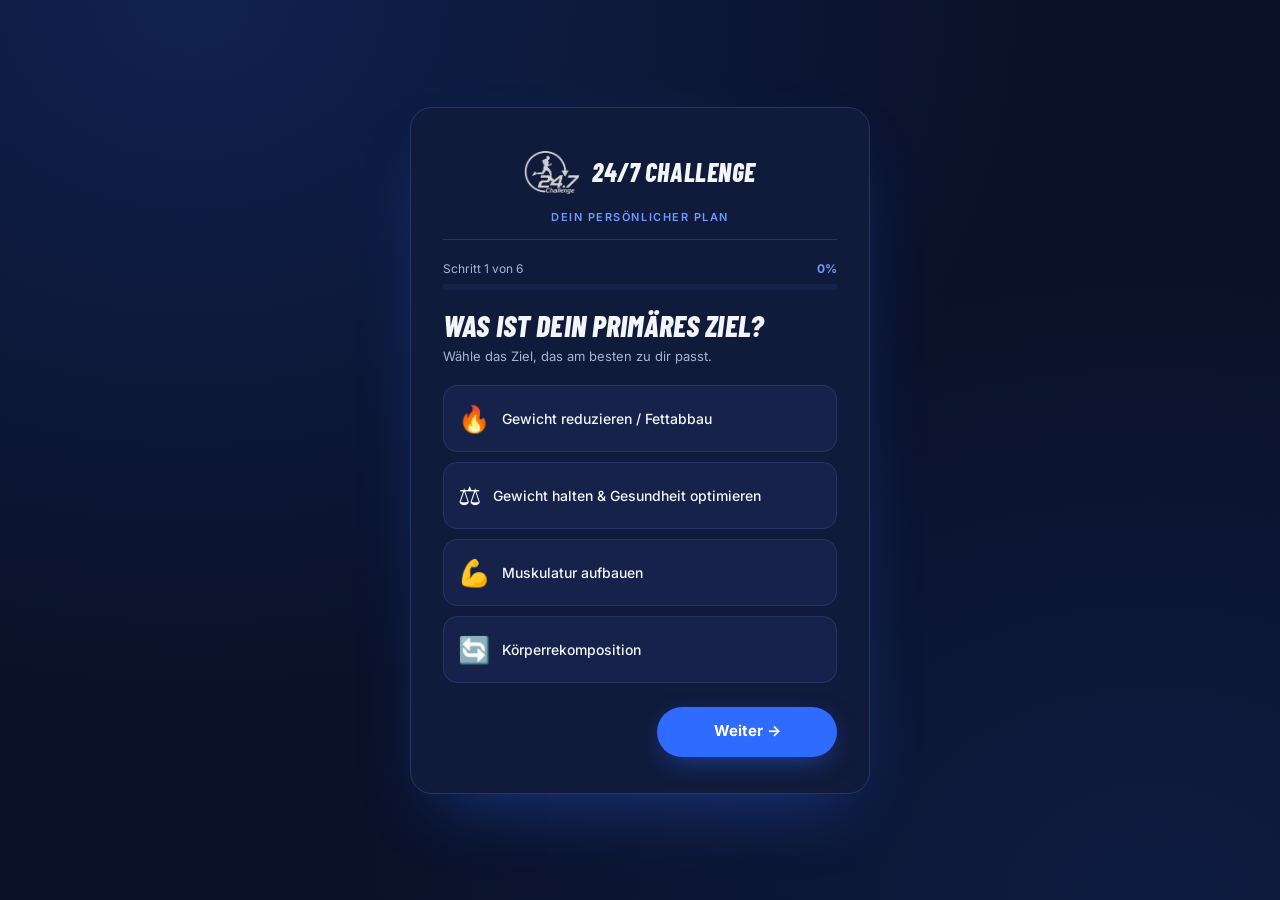
==== start/index.html @ 5a1b7a49 "First Upload Erster Upload des live Landing Pages." ====
<!doctype html>
<html lang="de">
  <head>
    <meta charset="UTF-8" />
    <link rel="icon" type="image/png" href="/start/favicon.png" />
    <meta name="viewport" content="width=device-width, initial-scale=1.0" />
    <meta name="theme-color" content="#0a1128" />
    <link rel="preconnect" href="https://fonts.googleapis.com" />
    <link rel="preconnect" href="https://fonts.gstatic.com" crossorigin />
    <link href="https://fonts.googleapis.com/css2?family=Barlow+Condensed:ital,wght@1,600;1,700;1,800&family=Inter:wght@400;500;600;700&display=swap" rel="stylesheet" />
    <title>24/7 Challenge – Paket buchen</title>
    <script type="module" crossorigin src="/start/assets/index-ByjRzSoW.js"></script>
    <link rel="stylesheet" crossorigin href="/start/assets/index-CaZ-Znua.css">
  </head>
  <body>
    <div id="root"></div>
  </body>
</html>
---- start/assets/index-CaZ-Znua.css ----
*,:before,:after,::backdrop{--tw-border-spacing-x:0;--tw-border-spacing-y:0;--tw-translate-x:0;--tw-translate-y:0;--tw-rotate:0;--tw-skew-x:0;--tw-skew-y:0;--tw-scale-x:1;--tw-scale-y:1;--tw-pan-x: ;--tw-pan-y: ;--tw-pinch-zoom: ;--tw-scroll-snap-strictness:proximity;--tw-gradient-from-position: ;--tw-gradient-via-position: ;--tw-gradient-to-position: ;--tw-ordinal: ;--tw-slashed-zero: ;--tw-numeric-figure: ;--tw-numeric-spacing: ;--tw-numeric-fraction: ;--tw-ring-inset: ;--tw-ring-offset-width:0px;--tw-ring-offset-color:#fff;--tw-ring-color:#3b82f680;--tw-ring-offset-shadow:0 0 #0000;--tw-ring-shadow:0 0 #0000;--tw-shadow:0 0 #0000;--tw-shadow-colored:0 0 #0000;--tw-blur: ;--tw-brightness: ;--tw-contrast: ;--tw-grayscale: ;--tw-hue-rotate: ;--tw-invert: ;--tw-saturate: ;--tw-sepia: ;--tw-drop-shadow: ;--tw-backdrop-blur: ;--tw-backdrop-brightness: ;--tw-backdrop-contrast: ;--tw-backdrop-grayscale: ;--tw-backdrop-hue-rotate: ;--tw-backdrop-invert: ;--tw-backdrop-opacity: ;--tw-backdrop-saturate: ;--tw-backdrop-sepia: ;--tw-contain-size: ;--tw-contain-layout: ;--tw-contain-paint: ;--tw-contain-style: }*,:before,:after{box-sizing:border-box;border:0 solid #e5e7eb}:before,:after{--tw-content:""}html,:host{-webkit-text-size-adjust:100%;tab-size:4;font-feature-settings:normal;font-variation-settings:normal;-webkit-tap-highlight-color:transparent;font-family:ui-sans-serif,system-ui,sans-serif,Apple Color Emoji,Segoe UI Emoji,Segoe UI Symbol,Noto Color Emoji;line-height:1.5}body{line-height:inherit;margin:0}hr{height:0;color:inherit;border-top-width:1px}abbr:where([title]){-webkit-text-decoration:underline dotted;text-decoration:underline dotted}h1,h2,h3,h4,h5,h6{font-size:inherit;font-weight:inherit}a{color:inherit;-webkit-text-decoration:inherit;text-decoration:inherit}b,strong{font-weight:bolder}code,kbd,samp,pre{font-feature-settings:normal;font-variation-settings:normal;font-family:ui-monospace,SFMono-Regular,Menlo,Monaco,Consolas,Liberation Mono,Courier New,monospace;font-size:1em}small{font-size:80%}sub,sup{vertical-align:baseline;font-size:75%;line-height:0;position:relative}sub{bottom:-.25em}sup{top:-.5em}table{text-indent:0;border-color:inherit;border-collapse:collapse}button,input,optgroup,select,textarea{font-feature-settings:inherit;font-variation-settings:inherit;font-family:inherit;font-size:100%;font-weight:inherit;line-height:inherit;letter-spacing:inherit;color:inherit;margin:0;padding:0}button,select{text-transform:none}button,input:where([type=button]),input:where([type=reset]),input:where([type=submit]){-webkit-appearance:button;background-color:#0000;background-image:none}:-moz-focusring{outline:auto}:-moz-ui-invalid{box-shadow:none}progress{vertical-align:baseline}::-webkit-inner-spin-button{height:auto}::-webkit-outer-spin-button{height:auto}[type=search]{-webkit-appearance:textfield;outline-offset:-2px}::-webkit-search-decoration{-webkit-appearance:none}::-webkit-file-upload-button{-webkit-appearance:button;font:inherit}summary{display:list-item}blockquote,dl,dd,h1,h2,h3,h4,h5,h6,hr,figure,p,pre{margin:0}fieldset{margin:0;padding:0}legend{padding:0}ol,ul,menu{margin:0;padding:0;list-style:none}dialog{padding:0}textarea{resize:vertical}input::-moz-placeholder{opacity:1;color:#9ca3af}textarea::-moz-placeholder{opacity:1;color:#9ca3af}input::placeholder,textarea::placeholder{opacity:1;color:#9ca3af}button,[role=button]{cursor:pointer}:disabled{cursor:default}img,svg,video,canvas,audio,iframe,embed,object{vertical-align:middle;display:block}img,video{max-width:100%;height:auto}[hidden]:where(:not([hidden=until-found])){display:none}.absolute{position:absolute}.relative{position:relative}.block{display:block}.flex{display:flex}.grid{display:grid}.hidden{display:none}.transform{transform:translate(var(--tw-translate-x), var(--tw-translate-y)) rotate(var(--tw-rotate)) skewX(var(--tw-skew-x)) skewY(var(--tw-skew-y)) scaleX(var(--tw-scale-x)) scaleY(var(--tw-scale-y))}.resize{resize:both}.flex-wrap{flex-wrap:wrap}.text-wrap{text-wrap:wrap}.border{border-width:1px}.uppercase{text-transform:uppercase}.italic{font-style:italic}.underline{text-decoration-line:underline}.line-through{text-decoration-line:line-through}.antialiased{-webkit-font-smoothing:antialiased;-moz-osx-font-smoothing:grayscale}.outline{outline-style:solid}.invert{--tw-invert:invert(100%);filter:var(--tw-blur) var(--tw-brightness) var(--tw-contrast) var(--tw-grayscale) var(--tw-hue-rotate) var(--tw-invert) var(--tw-saturate) var(--tw-sepia) var(--tw-drop-shadow)}.filter{filter:var(--tw-blur) var(--tw-brightness) var(--tw-contrast) var(--tw-grayscale) var(--tw-hue-rotate) var(--tw-invert) var(--tw-saturate) var(--tw-sepia) var(--tw-drop-shadow)}.transition{transition-property:color,background-color,border-color,text-decoration-color,fill,stroke,opacity,box-shadow,transform,filter,-webkit-backdrop-filter,backdrop-filter;transition-duration:.15s;transition-timing-function:cubic-bezier(.4,0,.2,1)}
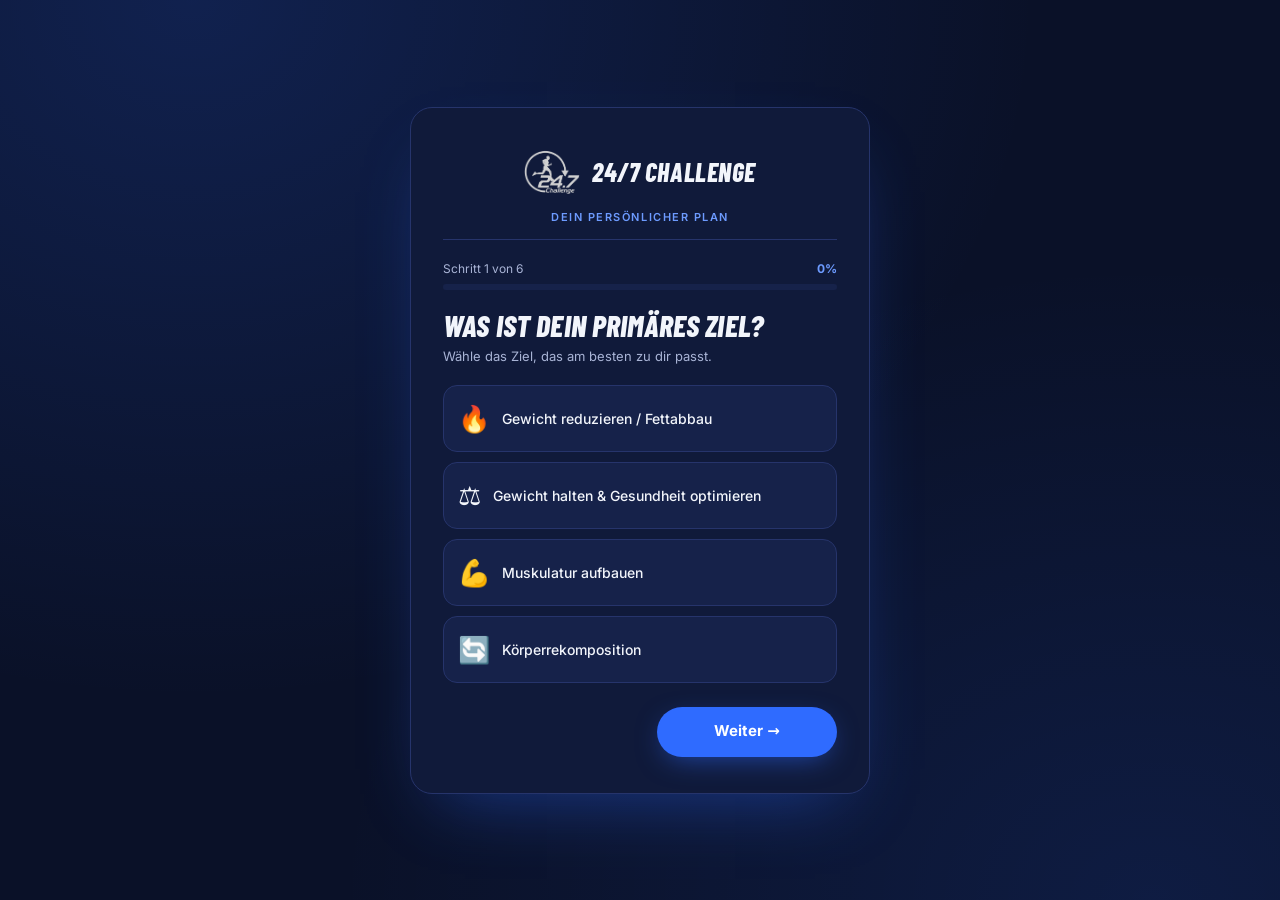
==== commit 060fdb08: "Rechtliches Rechtliches Update um Abmahnungen zu vermeiden." ====
--- a/start/index.html
+++ b/start/index.html
@@ -5,11 +5,9 @@
     <link rel="icon" type="image/png" href="/start/favicon.png" />
     <meta name="viewport" content="width=device-width, initial-scale=1.0" />
     <meta name="theme-color" content="#0a1128" />
-    <link rel="preconnect" href="https://fonts.googleapis.com" />
-    <link rel="preconnect" href="https://fonts.gstatic.com" crossorigin />
-    <link href="https://fonts.googleapis.com/css2?family=Barlow+Condensed:ital,wght@1,600;1,700;1,800&family=Inter:wght@400;500;600;700&display=swap" rel="stylesheet" />
+<link rel="stylesheet" href="/start/fonts/fonts.css">
     <title>24/7 Challenge – Paket buchen</title>
-    <script type="module" crossorigin src="/start/assets/index-ByjRzSoW.js"></script>
+    <script type="module" crossorigin src="/start/assets/index-zn-DEvne.js"></script>
     <link rel="stylesheet" crossorigin href="/start/assets/index-CaZ-Znua.css">
   </head>
   <body>
--- a/start/fonts/fonts.css
+++ b/start/fonts/fonts.css
@@ -0,0 +1,15 @@
+﻿@font-face{font-family:'Barlow Condensed';font-style:italic;font-weight:600;font-display:swap;src:url(barlowcondensed-italic-600-latin-ext.woff2) format('woff2');unicode-range:U+0100-02BA, U+02BD-02C5, U+02C7-02CC, U+02CE-02D7, U+02DD-02FF, U+0304, U+0308, U+0329, U+1D00-1DBF, U+1E00-1E9F, U+1EF2-1EFF, U+2020, U+20A0-20AB, U+20AD-20C4, U+2113, U+2C60-2C7F, U+A720-A7FF}
+@font-face{font-family:'Barlow Condensed';font-style:italic;font-weight:600;font-display:swap;src:url(barlowcondensed-italic-600-latin.woff2) format('woff2');unicode-range:U+0000-00FF, U+0131, U+0152-0153, U+02BB-02BC, U+02C6, U+02DA, U+02DC, U+0304, U+0308, U+0329, U+2000-206F, U+20AC, U+2122, U+2191, U+2193, U+2212, U+2215, U+FEFF, U+FFFD}
+@font-face{font-family:'Barlow Condensed';font-style:italic;font-weight:700;font-display:swap;src:url(barlowcondensed-italic-700-latin-ext.woff2) format('woff2');unicode-range:U+0100-02BA, U+02BD-02C5, U+02C7-02CC, U+02CE-02D7, U+02DD-02FF, U+0304, U+0308, U+0329, U+1D00-1DBF, U+1E00-1E9F, U+1EF2-1EFF, U+2020, U+20A0-20AB, U+20AD-20C4, U+2113, U+2C60-2C7F, U+A720-A7FF}
+@font-face{font-family:'Barlow Condensed';font-style:italic;font-weight:700;font-display:swap;src:url(barlowcondensed-italic-700-latin.woff2) format('woff2');unicode-range:U+0000-00FF, U+0131, U+0152-0153, U+02BB-02BC, U+02C6, U+02DA, U+02DC, U+0304, U+0308, U+0329, U+2000-206F, U+20AC, U+2122, U+2191, U+2193, U+2212, U+2215, U+FEFF, U+FFFD}
+@font-face{font-family:'Barlow Condensed';font-style:italic;font-weight:800;font-display:swap;src:url(barlowcondensed-italic-800-latin-ext.woff2) format('woff2');unicode-range:U+0100-02BA, U+02BD-02C5, U+02C7-02CC, U+02CE-02D7, U+02DD-02FF, U+0304, U+0308, U+0329, U+1D00-1DBF, U+1E00-1E9F, U+1EF2-1EFF, U+2020, U+20A0-20AB, U+20AD-20C4, U+2113, U+2C60-2C7F, U+A720-A7FF}
+@font-face{font-family:'Barlow Condensed';font-style:italic;font-weight:800;font-display:swap;src:url(barlowcondensed-italic-800-latin.woff2) format('woff2');unicode-range:U+0000-00FF, U+0131, U+0152-0153, U+02BB-02BC, U+02C6, U+02DA, U+02DC, U+0304, U+0308, U+0329, U+2000-206F, U+20AC, U+2122, U+2191, U+2193, U+2212, U+2215, U+FEFF, U+FFFD}
+@font-face{font-family:'Inter';font-style:normal;font-weight:400;font-display:swap;src:url(inter-normal-400-latin-ext.woff2) format('woff2');unicode-range:U+0100-02BA, U+02BD-02C5, U+02C7-02CC, U+02CE-02D7, U+02DD-02FF, U+0304, U+0308, U+0329, U+1D00-1DBF, U+1E00-1E9F, U+1EF2-1EFF, U+2020, U+20A0-20AB, U+20AD-20C4, U+2113, U+2C60-2C7F, U+A720-A7FF}
+@font-face{font-family:'Inter';font-style:normal;font-weight:400;font-display:swap;src:url(inter-normal-400-latin.woff2) format('woff2');unicode-range:U+0000-00FF, U+0131, U+0152-0153, U+02BB-02BC, U+02C6, U+02DA, U+02DC, U+0304, U+0308, U+0329, U+2000-206F, U+20AC, U+2122, U+2191, U+2193, U+2212, U+2215, U+FEFF, U+FFFD}
+@font-face{font-family:'Inter';font-style:normal;font-weight:500;font-display:swap;src:url(inter-normal-500-latin-ext.woff2) format('woff2');unicode-range:U+0100-02BA, U+02BD-02C5, U+02C7-02CC, U+02CE-02D7, U+02DD-02FF, U+0304, U+0308, U+0329, U+1D00-1DBF, U+1E00-1E9F, U+1EF2-1EFF, U+2020, U+20A0-20AB, U+20AD-20C4, U+2113, U+2C60-2C7F, U+A720-A7FF}
+@font-face{font-family:'Inter';font-style:normal;font-weight:500;font-display:swap;src:url(inter-normal-500-latin.woff2) format('woff2');unicode-range:U+0000-00FF, U+0131, U+0152-0153, U+02BB-02BC, U+02C6, U+02DA, U+02DC, U+0304, U+0308, U+0329, U+2000-206F, U+20AC, U+2122, U+2191, U+2193, U+2212, U+2215, U+FEFF, U+FFFD}
+@font-face{font-family:'Inter';font-style:normal;font-weight:600;font-display:swap;src:url(inter-normal-600-latin-ext.woff2) format('woff2');unicode-range:U+0100-02BA, U+02BD-02C5, U+02C7-02CC, U+02CE-02D7, U+02DD-02FF, U+0304, U+0308, U+0329, U+1D00-1DBF, U+1E00-1E9F, U+1EF2-1EFF, U+2020, U+20A0-20AB, U+20AD-20C4, U+2113, U+2C60-2C7F, U+A720-A7FF}
+@font-face{font-family:'Inter';font-style:normal;font-weight:600;font-display:swap;src:url(inter-normal-600-latin.woff2) format('woff2');unicode-range:U+0000-00FF, U+0131, U+0152-0153, U+02BB-02BC, U+02C6, U+02DA, U+02DC, U+0304, U+0308, U+0329, U+2000-206F, U+20AC, U+2122, U+2191, U+2193, U+2212, U+2215, U+FEFF, U+FFFD}
+@font-face{font-family:'Inter';font-style:normal;font-weight:700;font-display:swap;src:url(inter-normal-700-latin-ext.woff2) format('woff2');unicode-range:U+0100-02BA, U+02BD-02C5, U+02C7-02CC, U+02CE-02D7, U+02DD-02FF, U+0304, U+0308, U+0329, U+1D00-1DBF, U+1E00-1E9F, U+1EF2-1EFF, U+2020, U+20A0-20AB, U+20AD-20C4, U+2113, U+2C60-2C7F, U+A720-A7FF}
+@font-face{font-family:'Inter';font-style:normal;font-weight:700;font-display:swap;src:url(inter-normal-700-latin.woff2) format('woff2');unicode-range:U+0000-00FF, U+0131, U+0152-0153, U+02BB-02BC, U+02C6, U+02DA, U+02DC, U+0304, U+0308, U+0329, U+2000-206F, U+20AC, U+2122, U+2191, U+2193, U+2212, U+2215, U+FEFF, U+FFFD}
+
